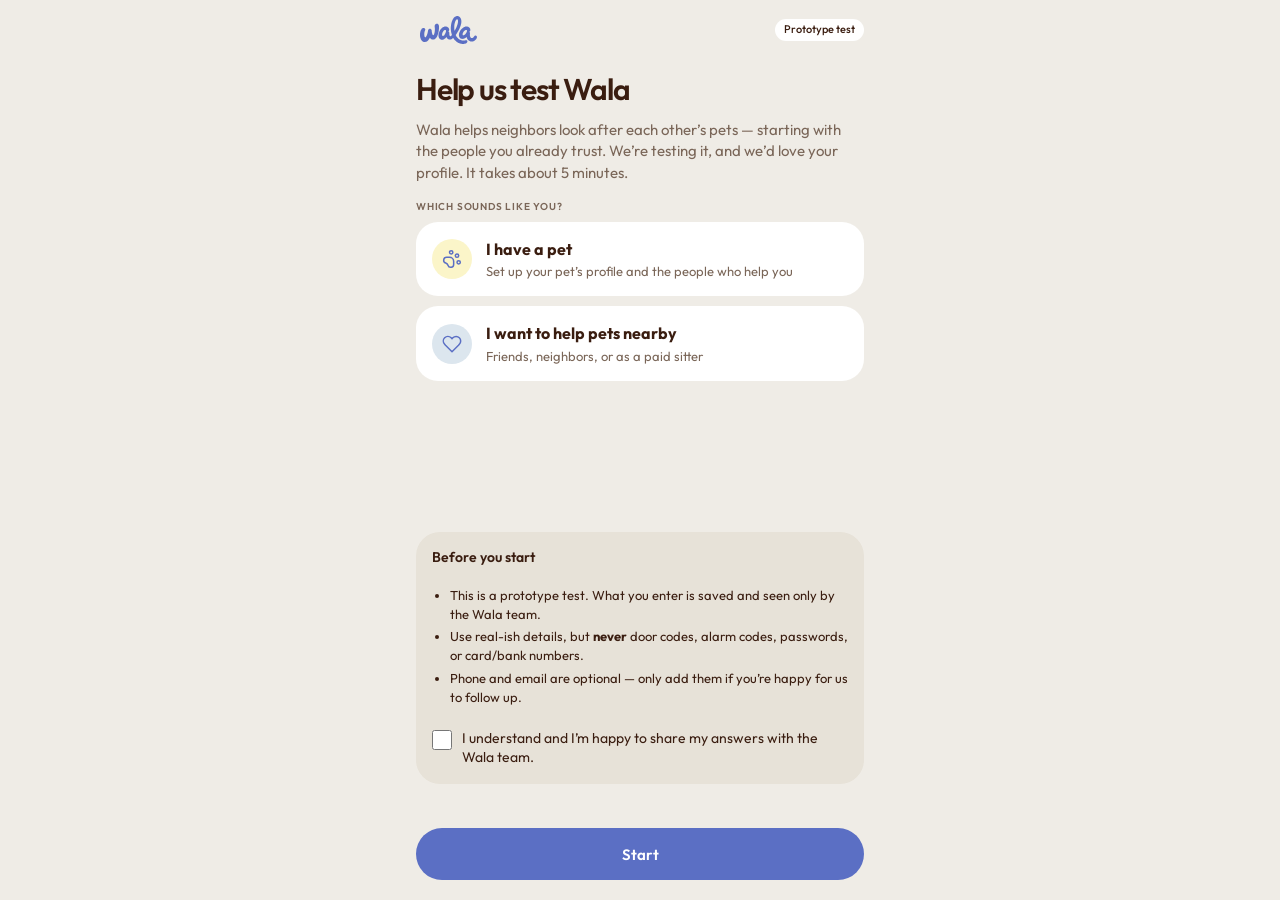
==== profile.html @ d84249df "Add shareable profile builder (profile.html) and team view (team.html) Testers pick pet owner or hel" ====
<!doctype html>
<html lang="en">
<head>
<meta charset="utf-8">
<meta name="viewport" content="width=device-width, initial-scale=1, viewport-fit=cover">
<title>Create your Wala profile</title>
<meta name="description" content="Help test Wala: create a pet owner or helper profile in about 5 minutes.">
<meta name="robots" content="noindex">
<link rel="icon" href="assets/favicon.svg" type="image/svg+xml">
<link rel="preconnect" href="https://fonts.googleapis.com">
<link rel="preconnect" href="https://fonts.gstatic.com" crossorigin>
<link href="https://fonts.googleapis.com/css2?family=Outfit:wght@400;500;600;700&display=swap" rel="stylesheet">
<link rel="stylesheet" href="styles.css?v=20261118p">
</head>
<body class="pf-body">
<div id="pf" class="pf"></div>
<div id="toast" role="status" aria-live="polite"></div>
<script src="config.js?v=20261118p"></script>
<script src="icons.js"></script>
<script src="profile.js?v=20261118p"></script>
</body>
</html>
---- styles.css ----
/* Wala — warm v2 tokens (from the Figma style tile) */
:root {
  --canvas: #EFECE6;
  --page: #E2DCD0;
  --ink: #3A1D10;
  --mute: #7A6658;
  --peri: #5B6FC4;
  --peri-deep: #4757A8;
  --peri-pale: #E4E8F8;
  --butter: #EDD97A;
  --pbutter: #FBF5C9;
  --cream: #F6EDC9;
  --blue: #A9C0D3;
  --pblue: #DCE6EE;
  --terra: #D9804F;
  --pterra: #F4D9C8;
  --fill: #E7E2D8;
  --grass: #4F8A5B;
  --pgrass: #E1EDDC;
  --rust: #B3413B;
  --prust: #F6E0DC;
  --line: #DCD5C8;
  --white: #FFFFFF;
  --imsg: #3478F6;
  --gray: #E9E9EB;
  --sys: #8E8E93;
  --r-card: 24px;
  --font: 'Outfit', system-ui, -apple-system, sans-serif;
}

* { box-sizing: border-box; }
html, body { margin: 0; }
body {
  background: var(--page);
  color: var(--ink);
  font-family: var(--font);
  font-size: 14px;
  line-height: 1.4;
  -webkit-font-smoothing: antialiased;
}
button { font: inherit; color: inherit; border: 0; background: none; padding: 0; cursor: pointer; }
a { color: inherit; }
.ic { flex: none; display: block; }

/* ---------- Hub ---------- */
.hub { max-width: 1120px; margin: 0 auto; padding: 48px 24px 80px; }
.hub-top { display: flex; align-items: center; gap: 20px; margin-bottom: 28px; }
.logo { display: inline-block; background: currentColor; -webkit-mask: url(assets/wala-logo.svg) center / contain no-repeat; mask: url(assets/wala-logo.svg) center / contain no-repeat; }
.hub-mark { width: 88px; height: 88px; border-radius: 24px; background: var(--peri); color: var(--butter); display: grid; place-items: center; flex: none; }
.hub-mark .logo { width: 64px; height: 32px; }
.hub h1 { font-size: 40px; line-height: 1.05; letter-spacing: -0.04em; margin: 0 0 6px; font-weight: 600; }
.hub-sub { color: var(--mute); font-size: 16px; max-width: 680px; margin: 0; }
.flows { display: grid; gap: 20px; grid-template-columns: repeat(auto-fit, minmax(320px, 1fr)); }
.flow-card { background: var(--canvas); border-radius: 28px; padding: 24px; display: flex; flex-direction: column; gap: 14px; }
.flow-card h2 { margin: 0; font-size: 22px; letter-spacing: -0.03em; font-weight: 600; }
.flow-card p { margin: 0; color: var(--mute); }
.flow-tag { align-self: flex-start; }
.flow-steps { list-style: none; margin: 0; padding: 0; border-top: 1px solid var(--line); }
.flow-steps a { display: flex; justify-content: space-between; align-items: center; gap: 12px; padding: 10px 2px; border-bottom: 1px solid var(--line); text-decoration: none; font-weight: 500; }
.flow-steps a:hover { color: var(--peri); }
.flow-steps span { color: var(--mute); font-size: 12px; font-weight: 400; }
.flow-card .btn { margin-top: auto; }
.hub-note { margin-top: 28px; color: var(--mute); font-size: 13px; max-width: 760px; }

/* ---------- Viewer ---------- */
.viewer { min-height: 100vh; display: flex; flex-direction: column; align-items: center; }
.vbar { position: sticky; top: 0; z-index: 20; width: 100%; display: flex; align-items: center; gap: 10px; padding: 10px 16px; background: rgba(226,220,208,.92); backdrop-filter: blur(8px); }
.vbar .home { display: inline-flex; align-items: center; gap: 4px; font-weight: 600; text-decoration: none; padding: 8px 12px 8px 6px; border-radius: 999px; background: var(--canvas); }
.vbar .crumb { flex: 1; min-width: 0; text-align: center; font-size: 13px; color: var(--mute); white-space: nowrap; overflow: hidden; text-overflow: ellipsis; }
.vbar .crumb b { color: var(--ink); font-weight: 600; }
.vbar .navbtn { width: 36px; height: 36px; border-radius: 999px; background: var(--canvas); display: grid; place-items: center; }
.vbar .navbtn[disabled] { opacity: .35; cursor: default; }
.vbar .hs { font-size: 12px; font-weight: 500; padding: 8px 12px; border-radius: 999px; background: var(--canvas); }
.vbar .hs[aria-pressed="true"] { background: var(--ink); color: var(--white); }
.stage { flex: 1; width: 100%; display: flex; justify-content: center; align-items: flex-start; padding: 12px 16px 40px; }
.device { width: 448px; max-width: 100%; height: 900px; max-height: calc(100vh - 90px); min-height: 640px; border-radius: 36px; overflow: hidden; position: relative; background: var(--canvas); box-shadow: 0 0 0 10px #1d1410, 0 30px 60px rgba(58,29,16,.25); }
.screen { position: absolute; inset: 0; overflow-y: auto; overflow-x: hidden; scrollbar-width: none; }
.screen::-webkit-scrollbar { display: none; }
.screen.enter { animation: enter .28s ease both; }
.screen.enter-up { animation: enterUp .32s ease both; }
.screen.enter-back { animation: enterBack .28s ease both; }
@keyframes enter { from { transform: translateX(40px); opacity: 0; } }
@keyframes enterUp { from { transform: translateY(60px); opacity: 0; } }
@keyframes enterBack { from { transform: translateX(-40px); opacity: 0; } }
.show-hotspots [data-go], .show-hotspots [data-act] { outline: 2px solid rgba(91,111,196,.85); outline-offset: 2px; background-clip: padding-box; }
.flash [data-go], .flash [data-act] { animation: hot 0.9s ease; }
@keyframes hot { 0%,100% { box-shadow: none; } 30% { box-shadow: 0 0 0 3px rgba(91,111,196,.7); } }
@media (max-width: 520px) {
  .stage { padding: 0; }
  .device { border-radius: 0; box-shadow: none; height: calc(100dvh - 56px); max-height: none; min-height: 0; width: 100%; }
  .vbar .crumb span { display: none; }
}

/* ---------- App screens ---------- */
.s { min-height: 100%; background: var(--canvas); display: flex; flex-direction: column; }
.s.white { background: var(--white); }
.hdr { position: sticky; top: 0; z-index: 5; display: flex; align-items: center; gap: 12px; height: 68px; padding: 0 16px; background: var(--canvas); border-bottom: 1px solid var(--line); flex: none; }
.hdr .back { width: 36px; height: 36px; border-radius: 999px; background: var(--pbutter); display: grid; place-items: center; flex: none; }
.hdr .t { font-size: 18px; font-weight: 500; letter-spacing: -0.01em; line-height: 1.25; }
.hdr .st { font-size: 12px; color: var(--mute); }
.body { padding: 16px 16px 24px; flex: 1; display: flex; flex-direction: column; }
.body > * + * { margin-top: 12px; }
.body > .lbl { margin-top: 24px; }
.body > .lbl:first-child { margin-top: 0; }
.body > .lbl + * { margin-top: 8px; }
.body > .intro + * { margin-top: 20px; }
.foot { margin-top: auto !important; padding-top: 32px; display: flex; flex-direction: column; gap: 12px; }
.foot.row { flex-direction: row; }
.lbl { font-size: 10px; font-weight: 600; letter-spacing: .08em; text-transform: uppercase; color: var(--mute); }
.intro { font-size: 15px; line-height: 21px; margin: 0; }
.h1 { font-size: 26px; font-weight: 600; letter-spacing: -0.04em; line-height: 1.15; margin: 0; }
.h2 { font-size: 20px; font-weight: 600; letter-spacing: -0.03em; line-height: 1.25; margin: 0; }
.muted { color: var(--mute); }
.small { font-size: 12px; }
.tiny { font-size: 11px; }
.strong { font-weight: 600; }
.sub { font-size: 12px; color: var(--mute); margin-top: 2px; line-height: 1.4; }

.card { background: var(--white); border-radius: var(--r-card); padding: 16px; position: relative; }
.card.fill { background: var(--fill); }
.card.butter { background: var(--butter); }
.card.pbutter { background: var(--pbutter); }
.card.blue { background: var(--blue); }
.card.pblue { background: var(--pblue); }
.card.pgrass { background: var(--pgrass); }
.card.peri { background: var(--peri); color: var(--white); }
.card.ink { background: var(--ink); color: var(--white); }
.card.selected, .opt.selected { box-shadow: inset 0 0 0 2px var(--ink); }
.card.photo { padding: 0; overflow: hidden; }
.card.photo .ph { width: 100%; height: 200px; object-fit: cover; display: block; }
.card.photo .in { padding: 16px 20px 20px; }
.tap { cursor: pointer; transition: transform .12s ease, filter .12s ease; }
.tap:active { transform: scale(.985); }

.rowx { display: flex; gap: 12px; align-items: flex-start; }
.rowx.c { align-items: center; }
.grow { flex: 1; min-width: 0; }
.ttl { font-size: 15px; font-weight: 600; line-height: 1.3; }
.ttl.lg { font-size: 17px; letter-spacing: -0.02em; }
.divide > * + * { border-top: 1px solid var(--line); }
.divide > * { padding: 12px 0; }
.divide > *:first-child { padding-top: 0; }
.divide > *:last-child { padding-bottom: 0; }
.divide.inset > * + * { border-top: 0; background-image: linear-gradient(var(--line), var(--line)); background-size: calc(100% - 52px) 1px; background-position: right top; background-repeat: no-repeat; }

.pill { display: inline-flex; align-items: center; gap: 6px; padding: 5px 10px; border-radius: 999px; font-size: 12px; font-weight: 500; background: var(--fill); white-space: nowrap; line-height: 1.2; }
.pill.sm { font-size: 11px; padding: 4px 9px; }
.pill.lg { font-size: 13px; padding: 8px 14px; }
.pill.ink { background: var(--ink); color: var(--white); }
.pill.white { background: var(--white); }
.pill.butter { background: var(--butter); }
.pill.pbutter { background: var(--pbutter); }
.pill.pblue { background: var(--pblue); }
.pill.pterra { background: var(--pterra); }
.pill.pgrass { background: var(--pgrass); }
.pill.prust { background: var(--prust); color: var(--rust); }
.pill.peri { background: var(--peri); color: var(--white); }
.pills { display: flex; flex-wrap: wrap; gap: 8px; }
.chip { cursor: pointer; }
.chip.on { background: var(--ink); color: var(--white); }

.btn { display: flex; align-items: center; justify-content: center; gap: 8px; width: 100%; height: 52px; border-radius: 999px; background: var(--peri); color: var(--white); font-size: 15px; font-weight: 600; text-decoration: none; }
.btn:hover { filter: brightness(1.05); }
.btn.ghost { background: var(--fill); color: var(--ink); }
.btn.sm { height: 40px; width: auto; padding: 0 18px; font-size: 14px; }
.btn.danger { background: var(--prust); color: var(--rust); }
.link { color: var(--peri); font-weight: 500; font-size: 14px; text-align: center; display: block; }
.link.rust { color: var(--rust); }

.av { width: 40px; height: 40px; border-radius: 999px; display: grid; place-items: center; font-weight: 600; font-size: 15px; flex: none; background: var(--butter); }
.av.s32 { width: 32px; height: 32px; font-size: 12px; }
.av.s36 { width: 36px; height: 36px; font-size: 13px; }
.av.s56 { width: 56px; height: 56px; font-size: 21px; }
.av.s64 { width: 64px; height: 64px; font-size: 24px; }
.av.s72 { width: 72px; height: 72px; font-size: 27px; }
.av.blue { background: var(--blue); }
.av.pterra { background: var(--pterra); }
.av.pbutter { background: var(--pbutter); }
.av.white { background: var(--white); }
.ring { width: 40px; height: 40px; border-radius: 999px; display: grid; place-items: center; flex: none; color: var(--peri); }

.chk { width: 22px; height: 22px; border-radius: 999px; display: grid; place-items: center; flex: none; background: var(--fill); }
.chk.done { background: var(--grass); color: var(--white); }
.chk.wait { background: var(--butter); color: var(--ink); }
.chk.bad { background: var(--rust); color: var(--white); }
.box { width: 22px; height: 22px; border-radius: 7px; flex: none; display: grid; place-items: center; background: var(--white); box-shadow: inset 0 0 0 1.5px var(--line); }
.box.on { background: var(--ink); color: var(--white); box-shadow: none; }
.radio { width: 20px; height: 20px; border-radius: 999px; box-shadow: inset 0 0 0 2px var(--ink); flex: none; }
.selected .radio { background: var(--ink); box-shadow: inset 0 0 0 2px var(--ink), inset 0 0 0 5px var(--white); }
.opt { background: var(--fill); border-radius: 20px; padding: 14px 16px; display: flex; align-items: center; gap: 12px; cursor: pointer; }
.opt.selected { background: var(--white); }
.toggle { width: 44px; height: 26px; border-radius: 13px; background: var(--fill); position: relative; flex: none; transition: background .15s; cursor: pointer; }
.toggle::after { content: ''; position: absolute; top: 3px; left: 3px; width: 20px; height: 20px; border-radius: 50%; background: var(--white); transition: left .15s; box-shadow: 0 1px 2px rgba(0,0,0,.15); }
.toggle.on { background: var(--grass); }
.toggle.on::after { left: 21px; }
.field { background: var(--fill); border-radius: 16px; padding: 15px 16px; font-size: 15px; border: 0; width: 100%; font-family: inherit; color: var(--ink); }
textarea.field { resize: none; min-height: 88px; background: var(--white); border-radius: 20px; line-height: 1.4; }
.field:focus { outline: 2px solid var(--peri); }

.timeline { position: relative; }
.tl-step { display: flex; gap: 14px; position: relative; padding-bottom: 18px; }
.tl-step:not(:last-child)::before { content: ''; position: absolute; left: 10px; top: 26px; bottom: 4px; width: 2px; background: var(--line); }
.tl-people { display: flex; flex-direction: column; gap: 12px; margin-top: 12px; }

.navbar { position: sticky; bottom: 0; display: flex; justify-content: space-around; padding: 10px 8px 14px; background: var(--white); border-top: 1px solid var(--line); margin-top: auto; flex: none; }
.navbar a { display: flex; flex-direction: column; align-items: center; gap: 4px; font-size: 10.5px; font-weight: 500; color: var(--mute); text-decoration: none; }
.navbar a .ico { width: 44px; height: 28px; border-radius: 999px; display: grid; place-items: center; }
.navbar a.on { color: var(--ink); font-weight: 600; }
.navbar a.on .ico { background: var(--pbutter); }

.bar { height: 6px; border-radius: 3px; background: rgba(255,255,255,.2); overflow: hidden; }
.bar > i { display: block; height: 100%; background: var(--butter); border-radius: 3px; transition: width .3s; }

/* lock screen */
.lock { min-height: 100%; background: linear-gradient(180deg, #8A9BE0, #3E4FA0); color: var(--white); display: flex; flex-direction: column; align-items: center; padding: 96px 12px 32px; }
.lock .date { font-size: 18px; font-weight: 500; }
.lock .time { font-size: 88px; font-weight: 600; letter-spacing: -0.03em; line-height: 1.05; }
.notif { margin-top: 90px; width: 100%; background: rgba(255,255,255,.92); color: #111; border-radius: 24px; padding: 14px; display: flex; gap: 12px; text-align: left; cursor: pointer; animation: drop .6s .3s ease both; }
@keyframes drop { from { transform: translateY(-24px); opacity: 0; } }
.notif .app { width: 38px; height: 38px; border-radius: 10px; background: #34C759; color: #fff; display: grid; place-items: center; flex: none; }
.lock .hint { margin-top: auto; font-size: 12px; opacity: .8; }

/* iMessage */
.msg-hdr { position: sticky; top: 0; z-index: 5; background: #F7F7F8; border-bottom: 1px solid #E0E0E3; display: flex; flex-direction: column; align-items: center; padding: 16px 0 10px; flex: none; }
.msg-hdr .back { position: absolute; left: 14px; top: 28px; color: var(--imsg); }
.msg-av { width: 56px; height: 56px; border-radius: 999px; background: var(--peri); color: var(--butter); display: grid; place-items: center; }
.msg-av .logo { width: 40px; height: 20px; }
.msg-hdr .nm { font-size: 12px; color: #111; margin-top: 6px; }
.thread { padding: 14px 16px 16px; display: flex; flex-direction: column; gap: 8px; flex: 1; }
.sysmsg { text-align: center; font-size: 11px; color: var(--sys); margin: 6px 0; }
.bub { max-width: 300px; padding: 10px 14px; border-radius: 18px; font-size: 14px; line-height: 19px; background: var(--gray); color: var(--ink); align-self: flex-start; white-space: pre-line; }
.bub.me { background: var(--imsg); color: var(--white); align-self: flex-end; }
.bub.pop { animation: pop .3s ease both; }
@keyframes pop { from { transform: scale(.85); opacity: 0; } }
.linkprev { width: 300px; border-radius: 18px; overflow: hidden; background: var(--gray); align-self: flex-start; cursor: pointer; }
.linkprev img { width: 100%; height: 160px; object-fit: cover; display: block; }
.linkprev .in { padding: 10px 14px 12px; }
.qr { display: flex; gap: 8px; flex-wrap: wrap; margin-top: 8px; }
.qr button { border: 1px solid var(--imsg); color: var(--imsg); border-radius: 999px; padding: 7px 14px; font-size: 13px; background: var(--white); }
.composer { position: sticky; bottom: 0; background: var(--white); border-top: 1px solid #E0E0E3; padding: 12px; display: flex; gap: 10px; align-items: center; margin-top: auto; flex: none; }
.composer .plus { width: 34px; height: 34px; border-radius: 50%; background: var(--gray); display: grid; place-items: center; color: var(--sys); font-size: 20px; }
.composer .in { flex: 1; height: 38px; border-radius: 19px; border: 1px solid #D1D1D6; padding: 0 14px; display: flex; align-items: center; color: var(--sys); }
.typing { align-self: flex-start; background: var(--gray); border-radius: 18px; padding: 12px 14px; display: flex; gap: 4px; }
.typing i { width: 7px; height: 7px; border-radius: 50%; background: #9a9aa0; animation: blink 1s infinite; }
.typing i:nth-child(2) { animation-delay: .15s; } .typing i:nth-child(3) { animation-delay: .3s; }
@keyframes blink { 50% { opacity: .3; } }

/* mobile web (no-app) */
.urlbar { position: sticky; top: 0; z-index: 5; background: #F7F7F8; border-bottom: 1px solid #E0E0E3; padding: 10px 16px; flex: none; }
.urlbar .u { background: var(--gray); border-radius: 12px; height: 36px; display: flex; align-items: center; justify-content: center; gap: 6px; font-size: 14px; color: #111; }
.otp { display: grid; grid-template-columns: repeat(6, 1fr); gap: 8px; }
.otp span { height: 72px; border-radius: 16px; background: var(--white); display: grid; place-items: center; font-size: 28px; font-weight: 600; }
.otp span.cur { box-shadow: inset 0 0 0 2px var(--peri); }
.store { display: flex; gap: 8px; flex-wrap: wrap; }
.store span { background: #111; color: #fff; border-radius: 12px; padding: 12px 14px; font-size: 12px; font-weight: 600; }
.time-tag { width: 72px; height: 40px; border-radius: 12px; background: var(--pbutter); display: grid; place-items: center; font-weight: 600; font-size: 13px; flex: none; }

/* toast */
#toast { position: fixed; left: 50%; bottom: 28px; transform: translate(-50%, 20px); background: var(--ink); color: var(--white); padding: 12px 18px; border-radius: 999px; font-size: 14px; font-weight: 500; opacity: 0; pointer-events: none; transition: all .25s ease; z-index: 100; max-width: calc(100vw - 32px); text-align: center; }
#toast.on { opacity: 1; transform: translate(-50%, 0); }

/* ---------- Admin (desktop) ---------- */
.adm-wrap { min-height: 100vh; display: flex; flex-direction: column; }
.adm-scroll { flex: 1; overflow-x: auto; }
.adm { display: grid; grid-template-columns: 240px 1fr 400px; min-width: 1280px; min-height: calc(100vh - 56px); background: var(--canvas); }
.adm-side { background: var(--peri); color: var(--white); padding: 28px 12px 16px; display: flex; flex-direction: column; }
.adm-side .brand { padding: 0 12px; color: var(--butter); }
.adm-side .brand .logo { width: 96px; height: 47px; }
.adm-side .brand .lbl { color: #C9D1F0; margin-top: 10px; }
.adm-nav { margin-top: 28px; display: flex; flex-direction: column; gap: 6px; }
.adm-nav a { display: flex; align-items: center; gap: 10px; padding: 9px 12px; border-radius: 12px; color: var(--peri-pale); text-decoration: none; font-weight: 500; }
.adm-nav a.on { background: var(--peri-deep); color: var(--white); font-weight: 600; }
.adm-nav a.on .ic { color: var(--butter); }
.adm-nav .cnt { margin-left: auto; font-size: 11px; padding: 2px 8px; border-radius: 999px; background: var(--peri-deep); color: var(--white); }
.adm-nav a.on .cnt { background: var(--butter); color: var(--ink); }
.adm-me { margin-top: auto; background: var(--peri-deep); border-radius: 14px; padding: 10px; display: flex; gap: 10px; align-items: center; }
.adm-main { padding: 32px; min-width: 0; }
.adm-head { display: flex; justify-content: space-between; align-items: flex-start; gap: 16px; }
.adm-head h1 { font-size: 28px; letter-spacing: -0.04em; margin: 0; font-weight: 600; }
.adm-search { background: var(--white); border-radius: 999px; padding: 10px 16px; min-width: 240px; color: var(--mute); display: flex; gap: 8px; align-items: center; }
.adm-search input { border: 0; outline: 0; font: inherit; color: var(--ink); width: 100%; background: transparent; }
.stats { display: grid; grid-template-columns: repeat(4, 1fr); gap: 12px; margin-top: 24px; }
.stat { background: var(--white); border-radius: 20px; padding: 14px 16px; }
.stat b { display: block; font-size: 28px; letter-spacing: -0.04em; font-weight: 600; }
.stat.hl { background: var(--pbutter); }
.stat.peri { background: var(--peri); color: var(--white); }
.stat.peri b { color: var(--butter); }
.stat.peri .muted { color: var(--peri-pale); }
.tabs { display: flex; gap: 24px; margin-top: 24px; border-bottom: 1px solid var(--line); }
.tabs button { padding: 0 0 10px; font-weight: 500; color: var(--mute); display: flex; gap: 6px; align-items: center; border-bottom: 2px solid transparent; margin-bottom: -1px; }
.tabs button.on { color: var(--ink); font-weight: 600; border-color: var(--peri); }
.tabs .n { font-size: 11px; padding: 1px 7px; border-radius: 999px; background: var(--fill); color: var(--mute); }
.tabs button.on .n { background: var(--peri); color: var(--white); }
.filters { display: flex; gap: 8px; margin: 16px 0; flex-wrap: wrap; }
.tbl { background: var(--white); border-radius: 20px; overflow: hidden; }
.tbl table { width: 100%; border-collapse: collapse; }
.tbl th { text-align: left; font-size: 10px; letter-spacing: .08em; text-transform: uppercase; color: var(--mute); font-weight: 600; padding: 14px 12px; border-bottom: 1px solid var(--line); }
.tbl td { padding: 12px; border-bottom: 1px solid var(--line); vertical-align: middle; }
.tbl tr:last-child td { border-bottom: 0; }
.tbl tbody tr { cursor: pointer; }
.tbl tbody tr:hover { background: #F7F5F0; }
.tbl tbody tr.sel { background: var(--pblue); }
.tbl .late { color: var(--rust); }
.tbl-foot { padding: 14px 16px; color: var(--mute); font-size: 12px; }
.empty { padding: 48px 16px; text-align: center; color: var(--mute); }
.drawer { background: var(--white); padding: 28px 24px 24px; display: flex; flex-direction: column; gap: 0; border-left: 1px solid var(--line); }
.drawer .sec { margin-top: 20px; }
.drawer .sec > .lbl { margin-bottom: 8px; display: block; }
.drawer .box2 { background: var(--canvas); border-radius: 16px; padding: 14px; display: flex; flex-direction: column; gap: 12px; }
.drawer .acts { margin-top: auto; padding-top: 20px; border-top: 1px solid var(--line); display: flex; gap: 8px; }
.drawer .acts .btn { height: 48px; }
.note { background: var(--pbutter); border-radius: 16px; padding: 12px 14px; font-size: 12px; line-height: 17px; }
.modal-bg { position: fixed; inset: 0; background: rgba(31,36,64,.45); display: grid; place-items: center; z-index: 50; padding: 16px; animation: fade .2s ease; }
@keyframes fade { from { opacity: 0; } }
.modal { background: var(--white); border-radius: 28px; width: 640px; max-width: 100%; max-height: calc(100vh - 32px); overflow-y: auto; padding: 32px; }
.modal .opts { display: flex; flex-direction: column; gap: 8px; margin-top: 8px; }
.modal .mopt { display: flex; gap: 12px; align-items: center; background: var(--canvas); border-radius: 14px; padding: 11px 14px; cursor: pointer; }
.modal .mopt.on { background: var(--pbutter); font-weight: 600; }
.modal .mfoot { display: flex; justify-content: flex-end; gap: 8px; margin-top: 20px; padding-top: 16px; border-top: 1px solid var(--line); }

/* admin: sticky side panels */
.adm { grid-template-columns: 264px 1fr 400px; }
.adm-nav a { white-space: nowrap; }
.adm-side, .drawer { position: sticky; top: 56px; height: calc(100vh - 56px); overflow-y: auto; }
.adm { align-items: start; }
.drawer { padding-bottom: 0; }
.drawer .acts { position: sticky; bottom: 0; background: var(--white); padding-bottom: 20px; margin-left: -24px; margin-right: -24px; padding-left: 24px; padding-right: 24px; }
/* admin: app-shell layout — only the middle column scrolls */
.adm { height: calc(100vh - 56px); min-height: 640px; align-items: stretch; }
.adm-main { height: 100%; overflow-y: auto; }
.adm-side, .drawer { position: static; height: 100%; overflow-y: auto; }

/* ---------- iPhone preview sizes ---------- */
.sr { position: absolute; width: 1px; height: 1px; overflow: hidden; clip: rect(0 0 0 0); }
.devsel select { font: inherit; font-size: 12px; font-weight: 500; color: var(--ink); background: var(--canvas); border: 0; border-radius: 999px; padding: 9px 30px 9px 12px; appearance: none; -webkit-appearance: none; cursor: pointer;
  background-image: url("data:image/svg+xml,%3Csvg xmlns='http://www.w3.org/2000/svg' width='12' height='12' viewBox='0 0 24 24' fill='none' stroke='%233A1D10' stroke-width='2.5' stroke-linecap='round'%3E%3Cpolyline points='6 9 12 15 18 9'/%3E%3C/svg%3E"); background-repeat: no-repeat; background-position: right 12px center; }
.devsel select:focus-visible { outline: 2px solid var(--peri); }
.dwrap { position: relative; flex: none; }
.device.framed { position: absolute; top: 0; left: 0; transform-origin: top left; max-height: none; min-height: 0; max-width: none; }
.sbar { position: absolute; top: 0; left: 0; right: 0; z-index: 8; display: flex; align-items: center; justify-content: space-between; padding: 0 22px 0 26px; font-size: 14px; font-weight: 600; color: #111; transition: background .2s; }
.sbar.tall { padding: 4px 30px 0 46px; font-size: 16px; }
.sbar .sb-r { display: flex; gap: 6px; align-items: center; }
.sbar .di { position: absolute; top: 11px; left: 50%; transform: translateX(-50%); width: 124px; height: 36px; border-radius: 20px; background: #000; }
.homebar { position: absolute; bottom: 8px; left: 50%; transform: translateX(-50%); width: 134px; height: 5px; border-radius: 3px; background: #111; opacity: .85; z-index: 9; pointer-events: none; }
.has-home .navbar, .has-home .composer { padding-bottom: 30px; }
.has-home .body { padding-bottom: 44px; }
.has-home .lock { padding-bottom: 44px; }
.device.native { width: 100%; }
@media (max-width: 520px) {
  .device.native { height: calc(100dvh - 56px); border-radius: 0; box-shadow: none; }
  .device.native .body { padding-bottom: max(24px, env(safe-area-inset-bottom, 0px)); }
}

/* ---------- live test sessions ---------- */
.live-cta { background: var(--peri); color: var(--white); border-radius: 28px; padding: 24px 28px; display: flex; gap: 24px; align-items: center; margin-bottom: 20px; flex-wrap: wrap; }
.live-cta h2 { margin: 6px 0 6px; font-size: 24px; letter-spacing: -0.03em; font-weight: 600; }
.live-cta p { margin: 0; color: var(--peri-pale); max-width: 640px; }
.live-panel { background: var(--white); border-radius: 28px; padding: 24px; }
.live-head { display: flex; justify-content: space-between; align-items: flex-start; gap: 16px; flex-wrap: wrap; }
.live-code { font-size: 40px; letter-spacing: .12em; margin: 2px 0 8px; font-weight: 700; font-variant-numeric: tabular-nums; }
.live-actions { display: flex; gap: 8px; flex-wrap: wrap; }
.live-actions .btn { width: auto; }
.live-roles { display: grid; grid-template-columns: repeat(auto-fit, minmax(220px, 1fr)); gap: 12px; margin-top: 20px; }
.live-role { background: var(--canvas); border-radius: 20px; padding: 16px; display: flex; flex-direction: column; gap: 12px; min-width: 0; }
.live-role .qr { background: var(--white); border-radius: 14px; padding: 10px; align-self: flex-start; min-height: 132px; min-width: 132px; }
.live-role .qr img, .live-role .qr canvas { display: block; }
.live-link { display: flex; gap: 6px; align-items: center; min-width: 0; }
.live-link input { flex: 1; min-width: 0; border: 0; background: var(--white); border-radius: 10px; padding: 8px 10px; font: inherit; font-size: 12px; color: var(--mute); }
.dot { width: 10px; height: 10px; border-radius: 50%; background: var(--line); flex: none; }
.dot.on { background: var(--grass); box-shadow: 0 0 0 3px var(--pgrass); }
.live-log { margin-top: 20px; border-top: 1px solid var(--line); padding-top: 16px; }
.live-log ol { list-style: none; margin: 10px 0 0; padding: 0; display: flex; flex-direction: column; gap: 6px; }
.live-log li { display: grid; grid-template-columns: 110px 64px 1fr auto; gap: 10px; font-size: 13px; align-items: baseline; font-variant-numeric: tabular-nums; }
.live-log .tm, .live-log .gap { color: var(--mute); }
.live-log .who { font-weight: 600; }
@media (max-width: 600px) { .live-log li { grid-template-columns: 1fr auto; } .live-log .tm { display: none; } }
.role-chip { display: inline-flex; align-items: center; gap: 8px; background: var(--canvas); border-radius: 999px; padding: 4px 14px 4px 4px; font-size: 13px; white-space: nowrap; }
.live-dot { font-size: 12px; font-weight: 500; color: var(--mute); display: inline-flex; align-items: center; gap: 6px; white-space: nowrap; }
.live-dot::before { content: ''; width: 8px; height: 8px; border-radius: 50%; background: var(--line); }
.live-dot.on { color: var(--grass); }
.live-dot.on::before { background: var(--grass); }
.lock-wait { margin-top: 90px; display: inline-flex; gap: 8px; align-items: center; padding: 10px 16px; border-radius: 999px; background: rgba(255,255,255,.18); font-size: 14px; }
.ibanner { position: absolute; top: 58px; left: 10px; right: 10px; z-index: 30; display: flex; gap: 12px; padding: 12px 14px; border-radius: 22px; background: rgba(250,250,250,.96); color: #111; box-shadow: 0 10px 30px rgba(0,0,0,.18); font-size: 14px; line-height: 19px; cursor: pointer; animation: bannerIn .4s ease both; }
.ibanner.desk { position: fixed; top: 16px; right: 16px; left: auto; width: 360px; max-width: calc(100vw - 32px); }
.device.native .ibanner { position: fixed; top: calc(64px + env(safe-area-inset-top, 0px)); }
.ibanner .app { width: 38px; height: 38px; border-radius: 10px; background: var(--peri); color: var(--butter); display: grid; place-items: center; flex: none; }
.ibanner .app .logo { width: 28px; height: 14px; }
.ibanner.out { animation: bannerOut .4s ease both; }
@keyframes bannerIn { from { transform: translateY(-30px); opacity: 0; } }
@keyframes bannerOut { to { transform: translateY(-30px); opacity: 0; } }
@media (prefers-reduced-motion: reduce) { .ibanner, .ibanner.out, .notif, .screen.enter, .screen.enter-up, .screen.enter-back { animation: none; } }

/* ---------- voice ---------- */
.voicebox { display: flex; flex-direction: column; align-items: center; text-align: center; padding: 8px 0; }
.voicebox.done { align-items: stretch; text-align: left; }
.voicebox .opt, .voicebox .lbl { align-self: stretch; text-align: left; }
.mic { width: 88px; height: 88px; border-radius: 50%; background: var(--peri); color: var(--white); display: grid; place-items: center; margin-top: 12px; position: relative; box-shadow: 0 8px 24px rgba(91,111,196,.35); }
.mic:focus-visible { outline: 3px solid var(--butter); outline-offset: 3px; }
.mic.on { background: var(--terra); box-shadow: 0 8px 24px rgba(217,128,79,.35); }
.mic.on::before, .mic.on::after { content: ''; position: absolute; inset: 0; border-radius: 50%; border: 2px solid var(--terra); animation: ring 1.6s ease-out infinite; }
.mic.on::after { animation-delay: .8s; }
@keyframes ring { from { transform: scale(1); opacity: .7; } to { transform: scale(1.7); opacity: 0; } }
.vb-state { margin-top: 14px; font-weight: 500; font-size: 14px; max-width: 320px; }
.vb-live { margin-top: 14px; min-height: 60px; font-size: 18px; line-height: 1.4; letter-spacing: -0.01em; max-width: 360px; }
.voicebox textarea.field { margin-top: 8px; font-size: 15px; }
@media (prefers-reduced-motion: reduce) { .mic.on::before, .mic.on::after { animation: none; } }
.voicebox .link, .card .link { display: inline-flex; align-items: center; justify-content: center; gap: 6px; }

/* ---------- staged onboarding + neighborhood (exploration) ---------- */
.stg-prog { display: flex; align-items: center; gap: 10px; }
.stg-prog span { font-size: 11px; font-weight: 600; color: var(--mute); background: var(--white); border-radius: 999px; padding: 3px 9px; white-space: nowrap; }
.stg-track { flex: 1; height: 6px; border-radius: 3px; background: var(--fill); overflow: hidden; }
.stg-track > i { display: block; height: 100%; background: var(--peri); border-radius: 3px; }
.stg-field { position: relative; }
.stg-hit { position: absolute; right: 14px; top: 50%; transform: translateY(-50%); display: inline-flex; gap: 4px; align-items: center; font-size: 12px; font-weight: 600; color: var(--peri); }
.stg-stats { display: grid; grid-template-columns: repeat(3, 1fr); gap: 8px; margin-top: 10px; }
.stg-stats.two { grid-template-columns: repeat(2, 1fr); margin-top: 0; }
.stg-stats b { display: block; font-size: 30px; font-weight: 600; letter-spacing: -0.04em; line-height: 1.1; }
.stg-stats span { font-size: 12px; color: var(--mute); }
.stg-photo { width: 80px; height: 80px; border-radius: 999px; object-fit: cover; flex: none; }
.stg-line { box-shadow: inset 0 0 0 2px var(--peri); }
.stg-line textarea, .stg-ta { width: 100%; border: 0; resize: none; font: inherit; font-size: 16px; line-height: 1.4; color: var(--ink); background: transparent; outline: none; padding: 0; margin: 0 0 8px; }
.stg-ta { font-size: 14px; margin-top: 8px; }
.stg-dash { background: transparent; box-shadow: inset 0 0 0 1.5px var(--line); border: 1.5px dashed var(--mute); }
.stg-dash { box-shadow: none; }
.stg-dim { background: #CFC7BA; }
.stg-dim .hdr { background: #CFC7BA; }
.stg-dim .body > .card { opacity: .55; }
.stg-sheet { margin: auto -16px -24px !important; background: var(--white); border-radius: 28px 28px 0 0; padding: 20px 20px 28px; display: flex; flex-direction: column; animation: enterUp .32s ease both; }
.stg-x { width: 32px; height: 32px; border-radius: 999px; background: var(--fill); display: grid; place-items: center; flex: none; }
.stg-step { display: flex; gap: 12px; align-items: center; background: var(--canvas); border-radius: 16px; padding: 12px 14px; margin-top: 10px; }
.stg-step.done { background: var(--pgrass); }
.stg-tabs { display: flex; gap: 8px; flex-wrap: wrap; }
.stg-tabs a { padding: 6px 12px; border-radius: 999px; background: var(--white); font-size: 12px; font-weight: 500; cursor: pointer; }
.stg-tabs a.on { background: var(--ink); color: var(--white); }
.stg-dir { width: 32px; height: 32px; border-radius: 999px; display: grid; place-items: center; font-weight: 700; flex: none; }
.stg-dir.up { background: var(--pgrass); color: var(--grass); }
.stg-dir.down { background: var(--pbutter); }
.stg-dogs { display: flex; padding-left: 8px; }
.stg-dogs .av { margin-left: -8px; box-shadow: 0 0 0 2px var(--canvas); }

/* ---------- Kindred sitter screens · Wala skin by default, .kd.lav = original lavender ---------- */
.kd { background: var(--canvas); color: var(--ink); }
.kd.lav {
  --canvas: #F6F6FC; --ink: #242240; --mute: #6A6980; --peri: #866BD8; --peri-deep: #6E55C4; --peri-pale: #E7E5FB;
  --fill: #F3F2FB; --line: #DDDCEB; --pbutter: #EFEAFD; --pblue: #E7E5FB; --pgrass: #E3F3EA; --grass: #3F8F6B;
  --prust: #FBE6E4; --rust: #D73337; --pterra: #FBE3D6;
  font-family: 'Inter', system-ui, sans-serif;
}
.kd-h1 { font-size: 26px; font-weight: 600; letter-spacing: -0.04em; line-height: 1.15; margin: 0; }
.kd-h2 { font-size: 20px; font-weight: 600; letter-spacing: -0.03em; line-height: 1.25; margin: 0; }
.kd-h3 { font-size: 16px; font-weight: 600; letter-spacing: -0.02em; }
.kd-logo { width: 72px; height: 32px; color: var(--peri); }
.kd-mark { display: inline-flex; align-items: center; gap: 8px; font-weight: 600; font-size: 18px; }
.kd-mark span { width: 30px; height: 30px; border-radius: 999px; background: var(--peri); color: #fff; display: grid; place-items: center; }
.kd-hero { position: relative; margin-top: 16px; border-radius: var(--r-card); overflow: hidden; height: 200px; }
.kd-hero img { width: 100%; height: 100%; object-fit: cover; display: block; }
.kd-hero .pill { position: absolute; left: 12px; bottom: 12px; }
.kd-pet { width: 44px; height: 44px; border-radius: 999px; display: grid; place-items: center; font-size: 22px; flex: none; }
.kd .rowx.small .kd-pet { width: 28px; height: 28px; font-size: 14px; margin-right: -14px; box-shadow: 0 0 0 2px var(--canvas); }
.kd .rowx.small > span:last-child { margin-left: 18px; }
.kd .av.kd-av { background: var(--butter); }
.kd-ic { width: 32px; height: 32px; border-radius: 999px; background: var(--pbutter); color: var(--ink); display: grid; place-items: center; flex: none; }
.kd-step { display: flex; gap: 12px; align-items: center; background: var(--white); border-radius: 20px; padding: 12px 14px; }
.kd-step .sub { margin-top: 0; }
.kd-step.done .kd-ic { background: var(--grass); color: #fff; }
.kd-step.done .strong { text-decoration: line-through; text-decoration-color: var(--mute); }
.kd-group { background: var(--pbutter); border-radius: var(--r-card); overflow: hidden; }
.kd-group-h { padding: 16px; gap: 12px; background: var(--butter); }
.kd-group-h .kd-ic { background: var(--white); }
.kd-kicker { font-size: 10px; font-weight: 600; letter-spacing: .08em; text-transform: uppercase; color: var(--mute); }
.kd-badge { background: var(--rust); color: #fff; border-radius: 999px; padding: 0 6px; font-size: 11px; margin-left: 4px; }
.kd-num { width: 26px; height: 26px; border-radius: 999px; background: var(--fill); color: var(--ink); font-weight: 700; font-size: 12px; display: grid; place-items: center; flex: none; }
.kd-ring { background: var(--white); border-radius: var(--r-card); padding: 16px; }
.kd-ring.done .kd-num { background: var(--grass); color: #fff; }
.kd-ring.now { background: var(--pbutter); box-shadow: inset 0 0 0 2px var(--ink); }
.kd-ring.now .kd-num { background: var(--butter); }
.kd-ring.later { background: var(--fill); }
.kd-ring-steps { display: flex; flex-wrap: wrap; flex-direction: column; gap: 8px; margin-top: 12px; }
.kd-ring.later .kd-ring-steps { flex-direction: row; }
.kd-check { display: flex; gap: 12px; align-items: center; background: var(--white); border-radius: 20px; padding: 14px; }
.kd-check.done { background: var(--pgrass); }
.kd-elm { box-shadow: inset 0 0 0 2px var(--ink) !important; background: var(--pbutter) !important; }
.kd .kd-outline { background: var(--fill); }
.kd .rowx .btn.sm { flex: none; }

/* original lavender look (?skin=kindred) */
.kd.lav .hdr { background: var(--canvas); }
.kd.lav .hdr .back { background: var(--white); box-shadow: inset 0 0 0 1px var(--line); }
.kd.lav .hdr .t, .kd.lav .kd-h1, .kd.lav .kd-h2, .kd.lav .kd-h3, .kd.lav .ttl, .kd.lav .kd-mark { font-family: 'Fraunces', Georgia, serif; font-weight: 600; letter-spacing: -0.01em; }
.kd.lav .kd-h1 { font-size: 28px; }
.kd.lav .card { border-radius: 20px; box-shadow: inset 0 0 0 1px var(--line); }
.kd.lav .card.fill, .kd.lav .card.pgrass, .kd.lav .card.pbutter { box-shadow: none; }
.kd.lav .btn.ghost, .kd.lav .kd-outline { background: var(--white); box-shadow: inset 0 0 0 1px var(--line); }
.kd.lav .navbar a.on .ico { background: var(--peri-pale); color: var(--peri); }
.kd.lav .navbar a.on { color: var(--peri); }
.kd.lav .note { background: #FFF6CC; }
.kd.lav .chip.on, .kd.lav .box.on { background: var(--peri); }
.kd.lav .opt.selected { box-shadow: inset 0 0 0 2px var(--peri); }
.kd.lav .radio { box-shadow: inset 0 0 0 2px var(--line); }
.kd.lav .opt.selected .radio { box-shadow: inset 0 0 0 6px var(--peri); }
.kd.lav .av.kd-av { background: var(--peri-pale); color: var(--peri-deep); }
.kd.lav .kd-ic { background: var(--peri-pale); color: var(--peri); }
.kd.lav .kd-step { border-radius: 999px; padding: 10px 14px 10px 10px; box-shadow: inset 0 0 0 1px var(--line); }
.kd.lav .kd-group { background: var(--fill); box-shadow: inset 0 0 0 1px var(--line); }
.kd.lav .kd-group-h { background: var(--peri-pale); }
.kd.lav .kd-group-h .kd-ic { background: var(--peri-pale); }
.kd.lav .kd-kicker { color: var(--peri); }
.kd.lav .kd-num { background: var(--peri-pale); color: var(--peri-deep); }
.kd.lav .kd-ring { border-radius: 20px; box-shadow: inset 0 0 0 1px var(--line); }
.kd.lav .kd-ring.now { background: var(--white); box-shadow: inset 0 0 0 2px var(--peri); }
.kd.lav .kd-ring.now .kd-num { background: var(--peri-pale); }
.kd.lav .kd-check { border-radius: 18px; box-shadow: inset 0 0 0 1px var(--line); }
.kd.lav .kd-check.done { box-shadow: none; }
.kd.lav .kd-elm { box-shadow: inset 0 0 0 2px var(--peri) !important; background: var(--white) !important; }
.kd.lav .kd-ring.done .kd-num, .kd.lav .kd-step.done .kd-ic { background: var(--grass); color: #fff; }

/* ---------- full journey ---------- */
.jcard { background: var(--peri); color: var(--white); border-radius: 32px; padding: 28px; display: flex; flex-direction: column; gap: 18px; margin-bottom: 8px; }
.jcard h2 { margin: 10px 0 6px; font-size: 30px; letter-spacing: -0.04em; font-weight: 600; }
.jcard p { margin: 0; color: var(--peri-pale); max-width: 760px; font-size: 15px; }
.jcard-ch { list-style: none; padding: 0; margin: 16px 0 0; display: flex; flex-wrap: wrap; gap: 8px; }
.jcard-ch a { display: inline-flex; align-items: center; gap: 8px; background: rgba(255,255,255,.14); color: var(--white); text-decoration: none; border-radius: 999px; padding: 6px 12px 6px 6px; font-size: 13px; font-weight: 500; }
.jcard-ch a span { width: 22px; height: 22px; border-radius: 999px; background: var(--butter); color: var(--ink); display: grid; place-items: center; font-size: 11px; font-weight: 700; }
.jcard-ch a:hover { background: rgba(255,255,255,.24); }
.stage.jstage { gap: 40px; align-items: flex-start; }
.jpanel { width: 340px; flex: none; background: var(--canvas); border-radius: 28px; padding: 22px; margin-top: 8px; display: flex; flex-direction: column; max-height: calc(100vh - 100px); overflow-y: auto; }
.jtitle { font-size: 24px; font-weight: 600; letter-spacing: -0.03em; margin: 8px 0 14px; line-height: 1.15; }
.jwho { display: flex; gap: 10px; align-items: center; background: var(--white); border-radius: 18px; padding: 10px 12px; }
.jnote { font-size: 15px; line-height: 1.45; margin: 14px 0 0; }
.jbtns { display: flex; gap: 8px; margin-top: 16px; }
.jbtns .btn { flex: 1; }
.jch { list-style: none; padding: 0; margin: 20px 0 0; border-top: 1px solid var(--line); padding-top: 12px; display: flex; flex-direction: column; gap: 2px; }
.jch a { display: flex; align-items: center; gap: 10px; padding: 7px 8px; border-radius: 12px; font-size: 13px; cursor: pointer; color: var(--mute); }
.jch a:hover { background: var(--fill); }
.jch .n { width: 22px; height: 22px; border-radius: 999px; background: var(--fill); display: grid; place-items: center; font-size: 11px; font-weight: 700; flex: none; color: var(--ink); }
.jch li.done .n { background: var(--grass); color: var(--white); }
.jch li.done a { color: var(--ink); }
.jch li.on a { background: var(--pbutter); color: var(--ink); font-weight: 600; }
.jch li.on .n { background: var(--butter); }
.jdot { width: 20px; height: 20px; border-radius: 999px; background: var(--butter); font-size: 8px; font-weight: 700; display: grid; place-items: center; color: var(--ink); flex: none; }
.jdot.blue { background: var(--blue); } .jdot.pbutter { background: var(--pbutter); box-shadow: inset 0 0 0 1px var(--line); }
@media (max-width: 900px) {
  .stage.jstage { flex-direction: column; align-items: center; gap: 16px; }
  .jpanel { width: 100%; max-width: 440px; max-height: none; order: -1; margin-top: 0; }
  .jpanel .jch { display: none; }
}
@media (max-width: 520px) { .jpanel { border-radius: 0; } }

/* ---------- profile builder (profile.html) + team list (team.html) ---------- */
.pf-body { background: var(--canvas); }
.pf { max-width: 480px; margin: 0 auto; min-height: 100dvh; display: flex; flex-direction: column; padding: 0 16px; }
.pf-top { position: sticky; top: 0; z-index: 5; display: flex; align-items: center; gap: 12px; height: 60px; background: var(--canvas); padding-top: env(safe-area-inset-top, 0px); }
.pf-logo { width: 64px; height: 28px; color: var(--peri); }
.pf-back { width: 36px; height: 36px; border-radius: 999px; background: var(--pbutter); display: grid; place-items: center; }
.pf-count { font-size: 12px; font-weight: 600; color: var(--mute); }
.pf-bar { height: 6px; border-radius: 3px; background: var(--fill); overflow: hidden; margin-bottom: 8px; }
.pf-bar i { display: block; height: 100%; background: var(--peri); border-radius: 3px; transition: width .3s; }
.pf-main { flex: 1; display: flex; flex-direction: column; gap: 16px; padding: 12px 0 24px; }
.pf-main .h1 { font-size: 30px; }
.pf-lead { margin: -4px 0 0; color: var(--mute); font-size: 15px; line-height: 1.45; }
.pf-f { display: flex; flex-direction: column; gap: 8px; min-width: 0; flex: 1; }
.pf-f .lbl i { font-style: normal; text-transform: none; letter-spacing: 0; font-weight: 500; color: var(--mute); opacity: .8; }
.pf-f .field { font-size: 16px; background: var(--white); }
.pf-f textarea.field { min-height: 0; }
.pf-row { display: flex; gap: 12px; }
@media (max-width: 380px) { .pf-row { flex-direction: column; } }
.pf .pills { gap: 8px; }
.pf-chip { background: var(--white); border: 0; cursor: pointer; font: inherit; font-size: 14px; color: var(--ink); }
.pf-chip.on { background: var(--ink); color: var(--white); }
.pf-roles { display: flex; flex-direction: column; gap: 10px; }
.pf-role { display: flex; gap: 14px; align-items: center; text-align: left; background: var(--white); border-radius: 22px; padding: 16px; }
.pf-role b { display: block; font-size: 16px; }
.pf-role small { display: block; color: var(--mute); font-size: 13px; margin-top: 2px; }
.pf-role.on { box-shadow: inset 0 0 0 2px var(--ink); background: var(--pbutter); }
.pf-consent ul { margin: 8px 0 12px; padding-left: 18px; font-size: 13px; line-height: 1.45; display: flex; flex-direction: column; gap: 4px; }
.pf-check { display: flex; gap: 10px; align-items: flex-start; font-size: 14px; line-height: 1.4; cursor: pointer; }
.pf-check input { width: 20px; height: 20px; margin: 1px 0 0; accent-color: var(--ink); flex: none; }
.pf-photo { display: flex; align-items: center; gap: 12px; cursor: pointer; }
.pf-photo > span:first-child, .pf-photo img { width: 64px; height: 64px; border-radius: 999px; background: var(--white); display: grid; place-items: center; color: var(--mute); object-fit: cover; flex: none; }
.pf-photo-t { color: var(--peri); font-weight: 600; font-size: 14px; }
.pf-pet { display: flex; flex-direction: column; gap: 14px; background: var(--fill); }
.pf-pet .field { background: var(--white); }
.pf .card.fill .field { background: var(--white); }
.pf .card.fill { display: flex; flex-direction: column; gap: 10px; }
.pf-x { width: 32px; height: 32px; border-radius: 999px; background: var(--white); display: grid; place-items: center; }
.pf-foot { position: sticky; bottom: 0; background: linear-gradient(transparent, var(--canvas) 30%); padding: 20px 0 max(20px, env(safe-area-inset-bottom, 0px)); display: flex; flex-direction: column; gap: 10px; align-items: stretch; }
.pf-foot .link, .pf-main .link { background: none; border: 0; font: inherit; color: var(--peri); font-weight: 500; cursor: pointer; text-align: center; }
.pf-sum-r { display: flex; gap: 12px; padding: 7px 0; border-top: 1px solid var(--line); font-size: 13px; }
.pf-sum-r:first-of-type { margin-top: 10px; }
.pf-sum-r span { color: var(--mute); width: 96px; flex: none; }
.pf-sum-r b { font-weight: 500; overflow-wrap: anywhere; }
.pf-edit { font-size: 13px !important; }
.pf .note { font-size: 13px; }
#toast { z-index: 100; }
.team { max-width: 1100px; margin: 0 auto; padding: 32px 20px 80px; }
.team-grid { display: grid; gap: 16px; grid-template-columns: repeat(auto-fill, minmax(320px, 1fr)); margin-top: 20px; }
.team-card { background: var(--white); border-radius: 24px; padding: 18px; display: flex; flex-direction: column; gap: 6px; }
.team-card .ph { display: flex; gap: 8px; flex-wrap: wrap; }
.team-card .ph img { width: 64px; height: 64px; border-radius: 14px; object-fit: cover; }
.team-card details summary { cursor: pointer; color: var(--peri); font-weight: 500; font-size: 13px; margin-top: 6px; }
.team-card pre { font-size: 11px; white-space: pre-wrap; overflow-wrap: anywhere; background: var(--canvas); border-radius: 12px; padding: 10px; max-height: 320px; overflow: auto; }
.team-bar { display: flex; gap: 10px; align-items: center; flex-wrap: wrap; }
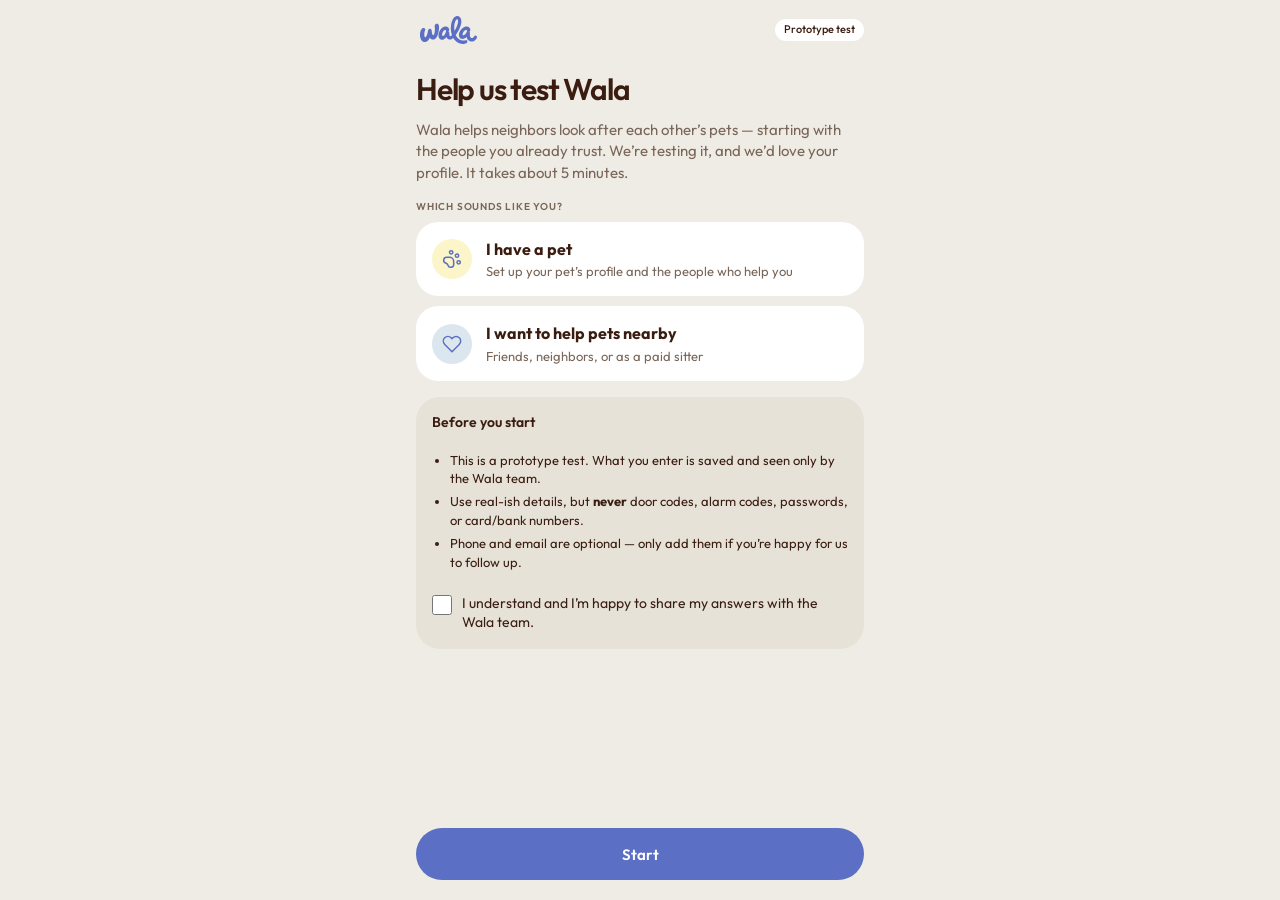
==== commit f7a1f4f8: "Profile form: fix stretched role picker Co-Authored-By: Claude Opus 5.5 <noreply@anthropic.com>" ====
--- a/profile.html
+++ b/profile.html
@@ -10,7 +10,7 @@
 <link rel="preconnect" href="https://fonts.googleapis.com">
 <link rel="preconnect" href="https://fonts.gstatic.com" crossorigin>
 <link href="https://fonts.googleapis.com/css2?family=Outfit:wght@400;500;600;700&display=swap" rel="stylesheet">
-<link rel="stylesheet" href="styles.css?v=20261118p">
+<link rel="stylesheet" href="styles.css?v=20261118q">
 </head>
 <body class="pf-body">
 <div id="pf" class="pf"></div>
--- a/styles.css
+++ b/styles.css
@@ -559,7 +559,8 @@
 .pf-main { flex: 1; display: flex; flex-direction: column; gap: 16px; padding: 12px 0 24px; }
 .pf-main .h1 { font-size: 30px; }
 .pf-lead { margin: -4px 0 0; color: var(--mute); font-size: 15px; line-height: 1.45; }
-.pf-f { display: flex; flex-direction: column; gap: 8px; min-width: 0; flex: 1; }
+.pf-f { display: flex; flex-direction: column; gap: 8px; min-width: 0; }
+.pf-row > .pf-f { flex: 1; }
 .pf-f .lbl i { font-style: normal; text-transform: none; letter-spacing: 0; font-weight: 500; color: var(--mute); opacity: .8; }
 .pf-f .field { font-size: 16px; background: var(--white); }
 .pf-f textarea.field { min-height: 0; }
